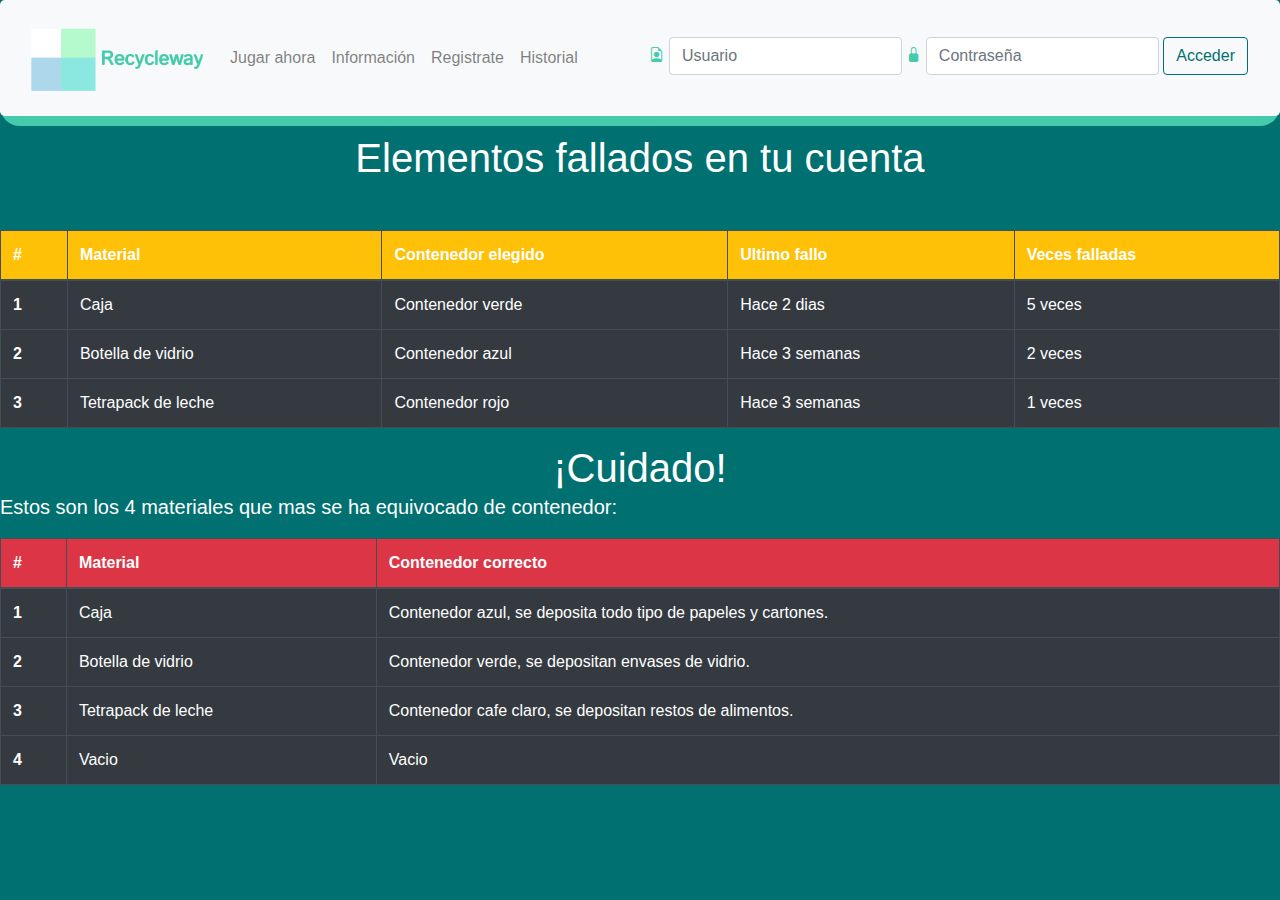
==== historial.html @ 12d25e60 "Agregado pagina y boton historial" ====
<!DOCTYPE html>
<html lang="en">
<head>
    <meta charset="UTF-8">
    <meta http-equiv="X-UA-Compatible" content="IE=edge">
    <meta name="viewport" content="width=device-width, initial-scale=1.0">
    <link Type="text/css" rel="stylesheet" href="css/bootstrap.min.css">
    <link Type="text/css" rel="stylesheet" href="css/estilos.css">
    <link rel="stylesheet" href="https://cdn.jsdelivr.net/npm/bootstrap-icons@1.5.0/font/bootstrap-icons.css">

    <title>Recycleway - Usuario </title>
</head>
<body>
    <header class="header pb-md-0 borde-header mb-2">
        <nav class="navbar navbar-expand-md navbar-light bg-light rounded-lg">
            <a class="navbar-brand" href="index.html" name="inicio"><img class="logo" src="./img/logobeta1.png" alt="logo de la pagina"></a>
            <button class="navbar-toggler" type="button" data-toggle="collapse" data-target="#navbarCollapse" aria-controls="navbarCollapse" aria-expanded="true" aria-label="Toggle navigation">
            <span class="navbar-toggler-icon"></span>
            </button>
            <div class="navbar-collapse collapse show" id="navbarCollapse">
                <ul class="navbar-nav mr-auto">
                        <li class="nav-item">
                          <a class="nav-link" href="juego.html">Jugar ahora<span class="sr-only">(current)</span></a>
                        </li>
                        <li class="nav-item">
                          <a class="nav-link" href="informacion.html">
                          Información</a>
                        </li>
                        <li class="nav-item">
                          <a class="nav-link" href="registrar.html">Registrate</a>
                        </li>
                        <li class="nav-item">
                          <a class="nav-link" href="historial.html">Historial</a>
                        </li>
                   </ul>
              </div>
              <div class="form-login">
                <form class="form-inline my-1 mr-md-2 mt-sm-0">
                    <div class="row">
                      <div class="col">
                              <i class="bi bi-file-earmark-person icono"></i>
                              <input type="text" class="form-control my-1 w-md-25 w-sm-50" placeholder="Usuario">
                              <i class="bi bi-lock-fill icono"></i>
                              <input type="password" class="form-control my-1 w-md-25 w-sm-50" placeholder="Contraseña">
                                  <button class="btn btn-outline-success my-1 mr-sm-2" type="submit">Acceder</button>
                        </div>
                  </div>
                </form>
              </div>      
            </div>
        </nav>
      </header>

      <h1 id="tituloInformacion" class="text-center">Elementos fallados en tu cuenta</h1>
      <br><br>

      <table class="table table-dark table-bordered">
        <thead>
          <tr class="bg-warning">
            <th scope="col">#</th>
            <th scope="col">Material</th>
            <th scope="col">Contenedor elegido</th>
            <th scope="col">Ultimo fallo</th>
            <th scope="col">Veces falladas</th>
          </tr>
        </thead>
        <tbody>
          <tr>
            <th scope="row">1</th>
            <td>Caja</td>
            <td>Contenedor verde</td>
            <td>Hace 2 dias</td>
            <td>5 veces</td>
          </tr>
          <tr>
            <th scope="row">2</th>
            <td>Botella de vidrio</td>
            <td>Contenedor azul</td>
            <td>Hace 3 semanas</td>
            <td>2 veces</td>
          </tr>
          <tr>
            <th scope="row">3</th>
            <td>Tetrapack de leche</td>
            <td>Contenedor rojo</td>
            <td>Hace 3 semanas</td>
            <td>1 veces</td>
          </tr>
        </tbody>
      </table>

      <h1 id="tituloInformacion" class="text-center"> ¡Cuidado! </h1>
      <p class= "lead" ><strong style="color:white"> Estos son los 4 materiales que mas se ha equivocado de contenedor: </strong></p>

      <table class="table table-dark table-bordered">
        <thead>
          <tr class="bg-danger">
            <th scope="col">#</th>
            <th scope="col">Material</th>
            <th scope="col">Contenedor correcto</th>
          </tr>
        </thead>
        <tbody>
          <tr class=>
            <th scope="row">1</th>
            <td>Caja</td>
            <td>Contenedor azul, se deposita todo tipo de papeles y cartones.</td>
          </tr>
          <tr>
            <th scope="row">2</th>
            <td>Botella de vidrio</td>
            <td>Contenedor verde, se depositan envases de vidrio.</td>
          </tr>
          <tr>
            <th scope="row">3</th>
            <td>Tetrapack de leche</td>
            <td>Contenedor cafe claro, se depositan restos de alimentos.</td>
          </tr>
          <tr>
            <th scope="row">4</th>
            <td>Vacio</td>
            <td>Vacio</td>

          </tr>
        </tbody>
      </table>

      <script src="js/jquery-3.3.1.min.js"></script>
      <script src="js/popper.min.js"></script>
      <script src="js/bootstrap.min.js"></script>

</body>
</html>
---- css/estilos.css ----
.bg-primary {
  background-color: #007070 !important; }

.text-primary {
  color: white !important; }

.btn-primary {
  background-color: #44cbab !important;
  border-color: #25846e !important; }

.btn-outline-success {
  color: #007070;
  border-color: #007070; }

.btn-outline-success:hover {
  color: white;
  background-color: #44cbab;
  border-color: #44cbab; }

.nav-link:hover {
  background-color: #44cbab;
  border-bottom: 4px;
  border-bottom-color: #007070;
  border-bottom-style: solid;
  color: #007070 !important;
  font-weight: bold; }

.nav-item {
  width: -webkit-max-content;
  width: -moz-max-content;
  width: max-content; }

.card-title {
  font-size: xx-large;
  text-align: center;
  border-bottom: 4px solid #007070; }

.card-body {
  border-top: dotted 6px #243238; }

.card-body:hover {
  background: #eafdfd;
  opacity: 0.8; }

.card-text {
  text-align: justify;
  font-size: medium; }

.logo {
  height: 90px;
  width: 190px; }

.card {
  background-color: #44cbab;
  border: 4px solid  #243238; }

.main {
  background-color: #007070; }

.carousel-item {
  background-color: #eafdfd;
  opacity: 0.9; }

.item {
  margin: 50px 0;
  color: #44cbab;
  font-size: 50px; }

.ejemplos {
  background-color: #44cbab;
  padding: 30px 20px;
  margin: 20px 0;
  border-radius: 20px;
  color: white; }

.formulario {
  background-color: #eafdfd; }

.main2 {
  background-color: #007070; }

.juego {
  background-color: #44cbab; }

body {
  background-color: #007070; }

.borde-header {
  border-bottom: 10px solid #44cbab;
  border-radius: 20px; }

a {
  color: #44cbab; }

.borde-footer {
  border-top: 10px solid #44cbab;
  border-left: 10px solid #44cbab;
  border-right: 10px solid #44cbab;
  border-radius: 20px !important;
  width: 100%; }

.icono {
  color: #44cbab;
  font-size: 15px; }



#tituloInformacion{
  color: white;
  margin: auto 30px;
}

/*# sourceMappingURL=estilos.css.map */
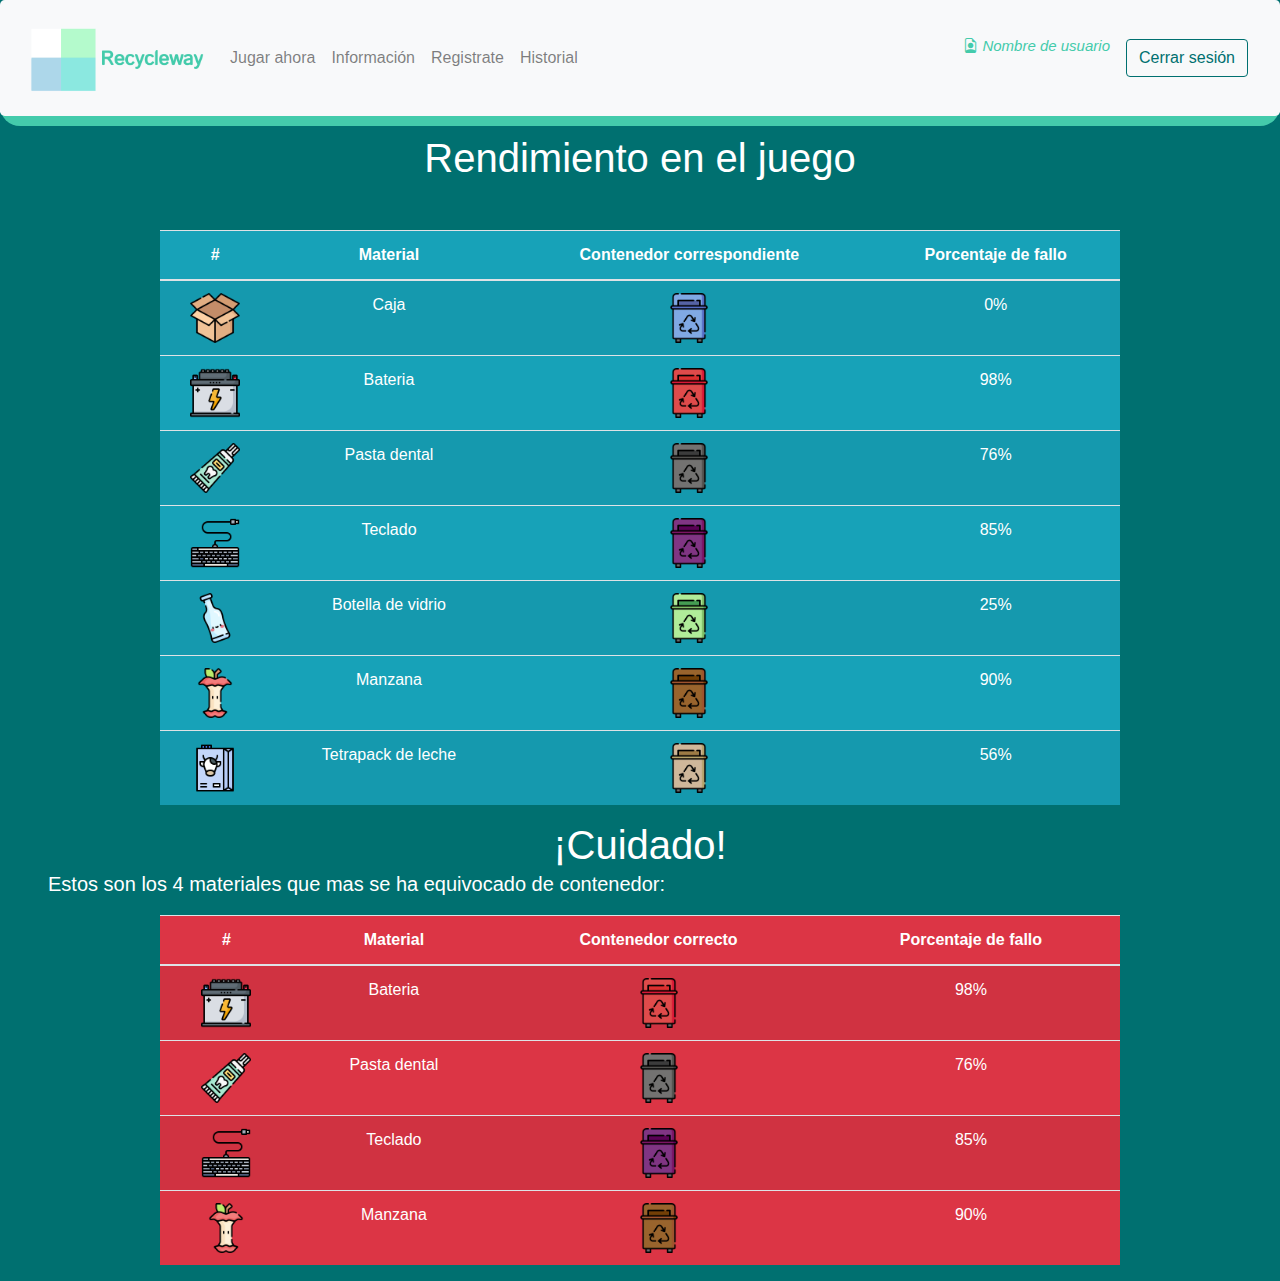
==== commit 1af459df: "edicion historial.html" ====
--- a/historial.html
+++ b/historial.html
@@ -7,6 +7,7 @@
     <link Type="text/css" rel="stylesheet" href="css/bootstrap.min.css">
     <link Type="text/css" rel="stylesheet" href="css/estilos.css">
     <link rel="stylesheet" href="https://cdn.jsdelivr.net/npm/bootstrap-icons@1.5.0/font/bootstrap-icons.css">
+    <link rel="icon" href="favicon.ico">
 
     <title>Recycleway - Usuario </title>
 </head>
@@ -34,94 +35,120 @@
                         </li>
                    </ul>
               </div>
-              <div class="form-login">
-                <form class="form-inline my-1 mr-md-2 mt-sm-0">
-                    <div class="row">
-                      <div class="col">
-                              <i class="bi bi-file-earmark-person icono"></i>
-                              <input type="text" class="form-control my-1 w-md-25 w-sm-50" placeholder="Usuario">
-                              <i class="bi bi-lock-fill icono"></i>
-                              <input type="password" class="form-control my-1 w-md-25 w-sm-50" placeholder="Contraseña">
-                                  <button class="btn btn-outline-success my-1 mr-sm-2" type="submit">Acceder</button>
-                        </div>
-                  </div>
-                </form>
+              <div class="d-flex justify-content-between">
+                  <i class="bi bi-file-earmark-person icono"> Nombre de usuario</i>
+                  <button class="btn btn-outline-success my-1 mx-3">Cerrar sesión</button>
+
               </div>      
             </div>
         </nav>
       </header>
 
-      <h1 id="tituloInformacion" class="text-center">Elementos fallados en tu cuenta</h1>
+      <h1 id="tituloInformacion" class="text-center">Rendimiento en el juego</h1>
       <br><br>
 
-      <table class="table table-dark table-bordered">
+      <table class="table table-striped bg-info text-white text-center w-75 mx-auto">
         <thead>
-          <tr class="bg-warning">
+          <tr>
             <th scope="col">#</th>
             <th scope="col">Material</th>
-            <th scope="col">Contenedor elegido</th>
-            <th scope="col">Ultimo fallo</th>
-            <th scope="col">Veces falladas</th>
+            <th scope="col">Contenedor correspondiente</th>
+            <th scope="col">Porcentaje de fallo</th>
           </tr>
         </thead>
         <tbody>
           <tr>
-            <th scope="row">1</th>
+            <th scope="row"><img src="./img/caja.png" width="50" alt="caja"></th>
             <td>Caja</td>
-            <td>Contenedor verde</td>
-            <td>Hace 2 dias</td>
-            <td>5 veces</td>
+            <td scope="row"><img src="./img/contenedor azul.png" width="50" alt="contenedor azul"></td>
+            <td>0%</td>
+          </tr>
+
+          <tr>
+            <th scope="row"><img src="./img/bateria.png" width="50" alt="bateria"></th>
+            <td>Bateria</td>
+            <td scope="row"><img src="./img/contenedor rojo.png" width="50" alt="contenedor rojo"></td>
+            <td>98%</td>
+
           </tr>
           <tr>
-            <th scope="row">2</th>
-            <td>Botella de vidrio</td>
-            <td>Contenedor azul</td>
-            <td>Hace 3 semanas</td>
-            <td>2 veces</td>
+            <th scope="row"><img src="./img/pasta dental.png" width="50" alt="pasta dental"></th>
+            <td>Pasta dental</td>
+            <td scope="row"><img src="./img/contenedor gris oscuro.png" width="50" alt="contenedor gris oscuro"></td>
+            <td>76%</td>
+
           </tr>
           <tr>
-            <th scope="row">3</th>
+            <th scope="row"><img src="./img/teclado.png" width="50" alt="teclado"></th>
+            <td>Teclado</td>
+            <td scope="row"><img src="./img/contenedor purpura.png" width="50" alt="contenedor purpura"></td>
+            <td>85%</td>
+
+          </tr>
+
+
+          <tr>
+            <th scope="row"><img src="./img/botella de vidrio.png" width="50" alt="botella vidrio"></th>
+            <td>Botella de vidrio</td>
+            <td scope="row"><img src="./img/contenedor verde.png" width="50" alt="contenedor verde"></td>
+            <td>25%</td>
+          </tr>
+
+          <tr>
+            <th scope="row"><img src="./img/manzana.png" width="50" alt="manzana"></th>
+            <td>Manzana</td>
+            <td scope="row"><img src="./img/contenedor cafe.png" width="50" alt="contenedor cafe"></td>
+            <td>90%</td>
+          </tr>
+          <tr>
+            <th scope="row"><img src="./img/tetrapack leche.png" width="50" alt="tetrapack leche"></th>
             <td>Tetrapack de leche</td>
-            <td>Contenedor rojo</td>
-            <td>Hace 3 semanas</td>
-            <td>1 veces</td>
+            <td scope="row"><img src="./img/contenedor cafe claro.png" width="50" alt="contenedor cafe claro"></td>
+            <td>56%</td>
           </tr>
         </tbody>
       </table>
 
       <h1 id="tituloInformacion" class="text-center"> ¡Cuidado! </h1>
-      <p class= "lead" ><strong style="color:white"> Estos son los 4 materiales que mas se ha equivocado de contenedor: </strong></p>
-
-      <table class="table table-dark table-bordered">
+      <table class="table table-striped w-75 mx-auto bg-danger text-white text-center">
+         <p class= "lead mx-5" ><strong style="color:white"> Estos son los 4 materiales que mas se ha equivocado de contenedor: </strong></p>
         <thead>
-          <tr class="bg-danger">
+          <tr>
             <th scope="col">#</th>
             <th scope="col">Material</th>
             <th scope="col">Contenedor correcto</th>
+            <th scope="col">Porcentaje de fallo</th>
           </tr>
         </thead>
         <tbody>
-          <tr class=>
-            <th scope="row">1</th>
-            <td>Caja</td>
-            <td>Contenedor azul, se deposita todo tipo de papeles y cartones.</td>
+          <tr>
+            <th scope="row"><img src="./img/bateria.png" width="50" alt="bateria"></th>
+            <td>Bateria</td>
+            <td scope="row"><img src="./img/contenedor rojo.png" width="50" alt="contenedor rojo"></td>
+            <td>98%</td>
+
           </tr>
           <tr>
-            <th scope="row">2</th>
-            <td>Botella de vidrio</td>
-            <td>Contenedor verde, se depositan envases de vidrio.</td>
+            <th scope="row"><img src="./img/pasta dental.png" width="50" alt="pasta dental"></th>
+            <td>Pasta dental</td>
+            <td scope="row"><img src="./img/contenedor gris oscuro.png" width="50" alt="contenedor gris oscuro"></td>
+            <td>76%</td>
+
           </tr>
           <tr>
-            <th scope="row">3</th>
-            <td>Tetrapack de leche</td>
-            <td>Contenedor cafe claro, se depositan restos de alimentos.</td>
+            <th scope="row"><img src="./img/teclado.png" width="50" alt="teclado"></th>
+            <td>Teclado</td>
+            <td scope="row"><img src="./img/contenedor purpura.png" width="50" alt="contenedor purpura"></td>
+            <td>85%</td>
+
           </tr>
           <tr>
-            <th scope="row">4</th>
-            <td>Vacio</td>
-            <td>Vacio</td>
+            <th scope="row"><img src="./img/manzana.png" width="50" alt="manzana"></th>
+            <td>Manzana</td>
+            <td scope="row"><img src="./img/contenedor cafe.png" width="50" alt="contenedor cafe"></td>
+            <td>90%</td>
+          </tr>
 
-          </tr>
         </tbody>
       </table>
 
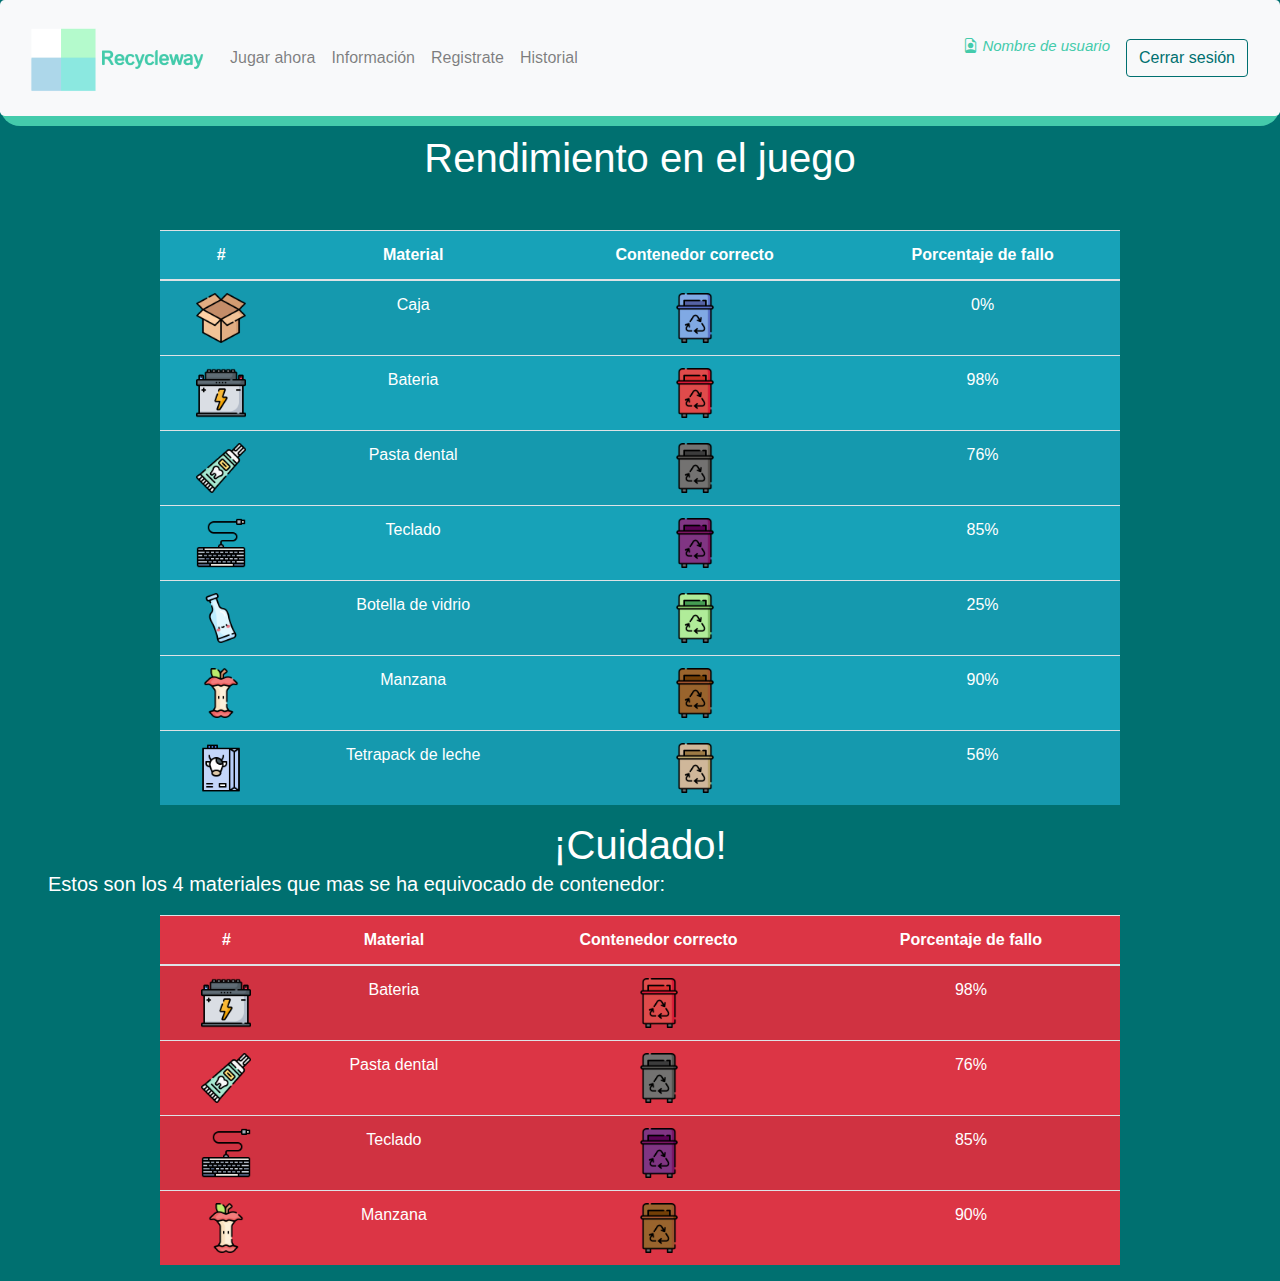
==== commit 188d24f3: "ajuste tabla1" ====
--- a/historial.html
+++ b/historial.html
@@ -52,7 +52,7 @@
           <tr>
             <th scope="col">#</th>
             <th scope="col">Material</th>
-            <th scope="col">Contenedor correspondiente</th>
+            <th scope="col">Contenedor correcto</th>
             <th scope="col">Porcentaje de fallo</th>
           </tr>
         </thead>
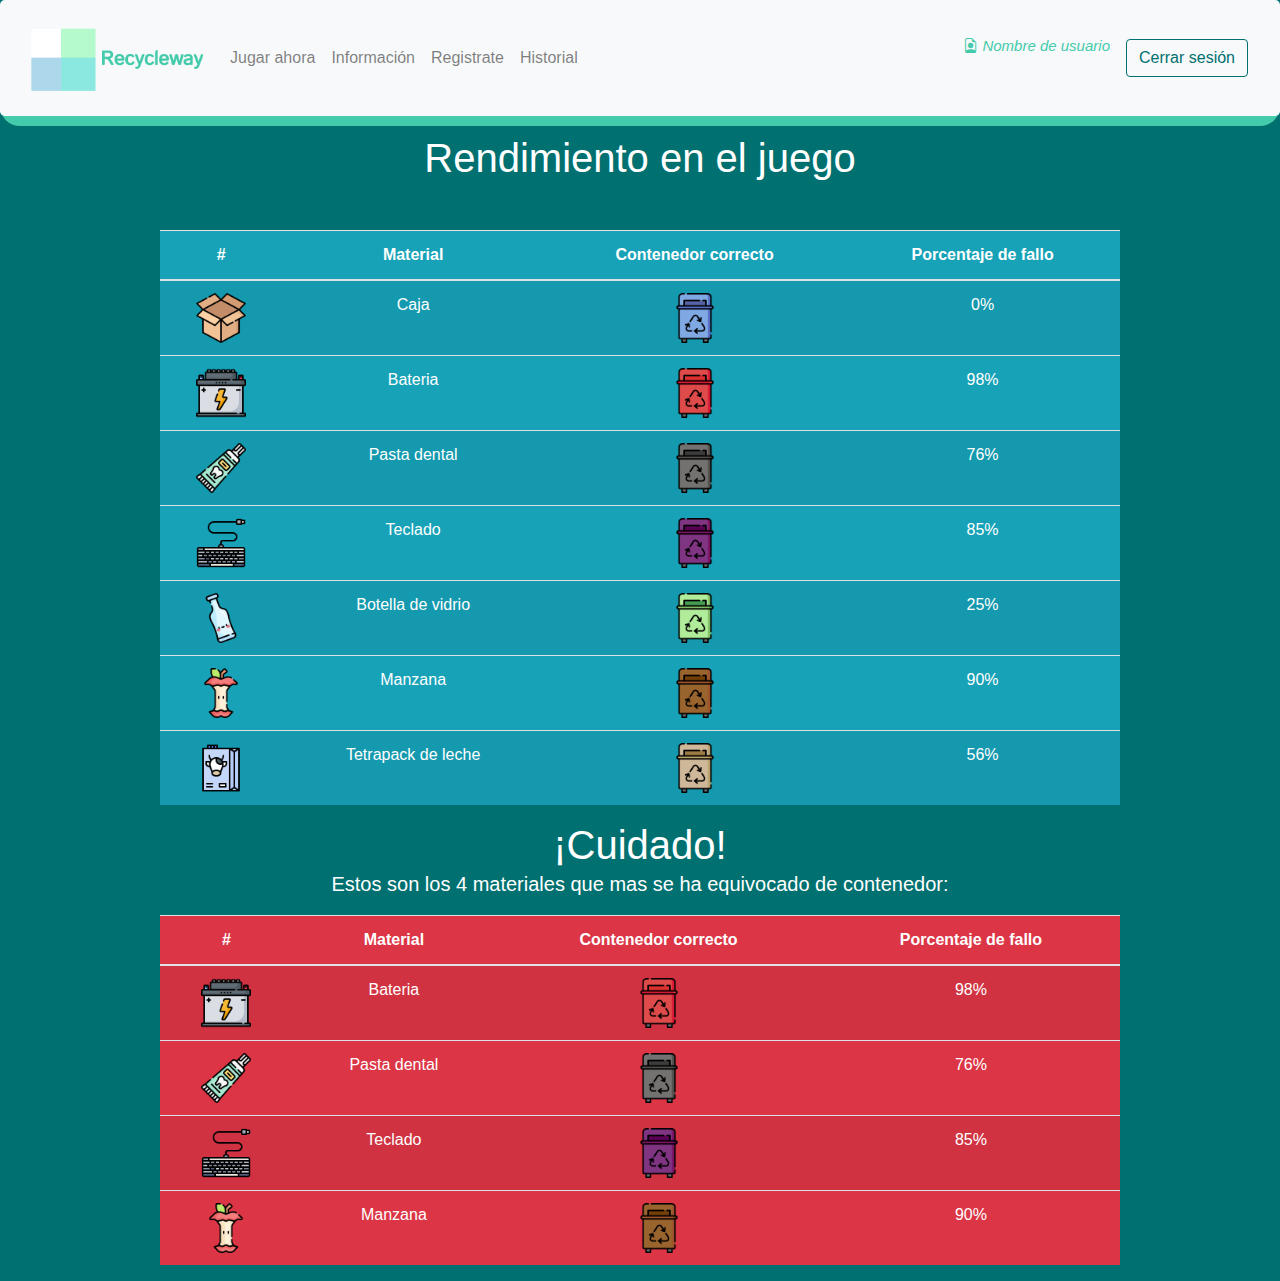
==== commit 4eb8a93e: "Documentacion y identacion de las paginas html (excepto la pagina de juego)" ====
--- a/historial.html
+++ b/historial.html
@@ -1,160 +1,170 @@
 <!DOCTYPE html>
 <html lang="en">
-<head>
-    <meta charset="UTF-8">
-    <meta http-equiv="X-UA-Compatible" content="IE=edge">
-    <meta name="viewport" content="width=device-width, initial-scale=1.0">
-    <link Type="text/css" rel="stylesheet" href="css/bootstrap.min.css">
-    <link Type="text/css" rel="stylesheet" href="css/estilos.css">
+  <head>
+    <meta charset="utf-8">
+    <meta name="viewport" content="width=device-width, initial-scale=1, shrink-to-fit=no">
+    <!-- Estilos, css, bootstrap -->
+    <link Type="text/css" rel="stylesheet" href="./css/bootstrap.min.css">
+    <link Type="text/css" rel="stylesheet" href="./css/estilos.css">
     <link rel="stylesheet" href="https://cdn.jsdelivr.net/npm/bootstrap-icons@1.5.0/font/bootstrap-icons.css">
     <link rel="icon" href="favicon.ico">
+    <!-- Titulo de la pagina -->
+    <title>Recycleway - Usuario</title>
+  </head>
+  <body>
+    <!-- Parte del Header, este contendra la barra de navegacion, al clickear el logo se devolvera a la pagina principal
+    Tendra 4 links de navegacion, "Jugar ahora", "Informacion", "Registrarse" y "Historial" donde se muestra si se inicio sesion
+    Tambien una seccion para que el usuario pueda ingresar a su cuenta -->
+    <header class="header pb-md-0 borde-header mb-2">
+      <nav class="navbar navbar-expand-md navbar-light bg-light rounded-lg">
+        <!-- Logo de la pagina -->
+        <a class="navbar-brand" href="index.html" name="inicio"><img class="logo" src="./img/logobeta1.png" alt="logo de la pagina"></a>
+        <!-- Opcion que entrega otra barra de navegacion cuando si tenga una distancia de pantalla menor a la pagina -->
+        <button class="navbar-toggler" type="button" data-toggle="collapse" data-target="#navbarCollapse" aria-controls="navbarCollapse" aria-expanded="true" aria-label="Toggle navigation">
+          <span class="navbar-toggler-icon"></span>
+        </button>
+        <!-- Contenido del div, donde involucra los links de navegacion -->
+        <div class="navbar-collapse collapse show" id="navbarCollapse">
+          <!-- Lista no ordenada que contiene los links -->
+          <ul class="navbar-nav mr-auto">
+            <li class="nav-item">
+              <a class="nav-link" href="juego.html">Jugar ahora<span class="sr-only">(current)</span></a>
+            </li>
+            <li class="nav-item">
+              <a class="nav-link" href="informacion.html">Información</a>
+            </li>
+            <li class="nav-item">
+              <a class="nav-link" href="registrar.html">Registrate</a>
+            </li>
+            <li class="nav-item">
+              <a class="nav-link" href="historial.html">Historial</a>
+            </li>
+          </ul>
+        </div>
+        <!-- Sesion inciada de ejemplo -->
+        <div class="d-flex justify-content-between">
+          <i class="bi bi-file-earmark-person icono"> Nombre de usuario</i>
+          <button class="btn btn-outline-success my-1 mx-3">Cerrar sesión</button>
+        </div>      
+      </nav>
+    </header>
 
-    <title>Recycleway - Usuario </title>
-</head>
-<body>
-    <header class="header pb-md-0 borde-header mb-2">
-        <nav class="navbar navbar-expand-md navbar-light bg-light rounded-lg">
-            <a class="navbar-brand" href="index.html" name="inicio"><img class="logo" src="./img/logobeta1.png" alt="logo de la pagina"></a>
-            <button class="navbar-toggler" type="button" data-toggle="collapse" data-target="#navbarCollapse" aria-controls="navbarCollapse" aria-expanded="true" aria-label="Toggle navigation">
-            <span class="navbar-toggler-icon"></span>
-            </button>
-            <div class="navbar-collapse collapse show" id="navbarCollapse">
-                <ul class="navbar-nav mr-auto">
-                        <li class="nav-item">
-                          <a class="nav-link" href="juego.html">Jugar ahora<span class="sr-only">(current)</span></a>
-                        </li>
-                        <li class="nav-item">
-                          <a class="nav-link" href="informacion.html">
-                          Información</a>
-                        </li>
-                        <li class="nav-item">
-                          <a class="nav-link" href="registrar.html">Registrate</a>
-                        </li>
-                        <li class="nav-item">
-                          <a class="nav-link" href="historial.html">Historial</a>
-                        </li>
-                   </ul>
-              </div>
-              <div class="d-flex justify-content-between">
-                  <i class="bi bi-file-earmark-person icono"> Nombre de usuario</i>
-                  <button class="btn btn-outline-success my-1 mx-3">Cerrar sesión</button>
+    <!-- h1 para el cuerpo de la pagina de historial -->
+    <h1 id="tituloInformacion" class="text-center">Rendimiento en el juego</h1>
+    <br><br>
+    <!-- Tabla del usuario donde diga los materiales que ha fallado el usuario recientemente -->
+    <table class="table table-striped bg-info text-white text-center w-75 mx-auto">
+      <thead>
+        <tr>
+          <th scope="col">#</th>
+          <th scope="col">Material</th>
+          <th scope="col">Contenedor correcto</th>
+          <th scope="col">Porcentaje de fallo</th>
+        </tr>
+      </thead>
 
-              </div>      
-            </div>
-        </nav>
-      </header>
+      <tbody>
+        <tr>
+          <th scope="row"><img src="./img/caja.png" width="50" alt="caja"></th>
+          <td>Caja</td>
+          <td scope="row"><img src="./img/contenedor azul.png" width="50" alt="contenedor azul"></td>
+          <td>0%</td>
+        </tr>
 
-      <h1 id="tituloInformacion" class="text-center">Rendimiento en el juego</h1>
-      <br><br>
+        <tr>
+          <th scope="row"><img src="./img/bateria.png" width="50" alt="bateria"></th>
+          <td>Bateria</td>
+          <td scope="row"><img src="./img/contenedor rojo.png" width="50" alt="contenedor rojo"></td>
+          <td>98%</td>
+        </tr>
 
-      <table class="table table-striped bg-info text-white text-center w-75 mx-auto">
-        <thead>
-          <tr>
-            <th scope="col">#</th>
-            <th scope="col">Material</th>
-            <th scope="col">Contenedor correcto</th>
-            <th scope="col">Porcentaje de fallo</th>
-          </tr>
-        </thead>
-        <tbody>
-          <tr>
-            <th scope="row"><img src="./img/caja.png" width="50" alt="caja"></th>
-            <td>Caja</td>
-            <td scope="row"><img src="./img/contenedor azul.png" width="50" alt="contenedor azul"></td>
-            <td>0%</td>
+        <tr>
+          <th scope="row"><img src="./img/pasta dental.png" width="50" alt="pasta dental"></th>
+          <td>Pasta dental</td>
+          <td scope="row"><img src="./img/contenedor gris oscuro.png" width="50" alt="contenedor gris oscuro"></td>
+          <td>76%</td>
+        </tr>
+
+        <tr>
+          <th scope="row"><img src="./img/teclado.png" width="50" alt="teclado"></th>
+          <td>Teclado</td>
+          <td scope="row"><img src="./img/contenedor purpura.png" width="50" alt="contenedor purpura"></td>
+          <td>85%</td>
+        </tr>
+
+        <tr>
+          <th scope="row"><img src="./img/botella de vidrio.png" width="50" alt="botella vidrio"></th>
+          <td>Botella de vidrio</td>
+          <td scope="row"><img src="./img/contenedor verde.png" width="50" alt="contenedor verde"></td>
+          <td>25%</td>
+        </tr>
+
+        <tr>
+          <th scope="row"><img src="./img/manzana.png" width="50" alt="manzana"></th>
+          <td>Manzana</td>
+          <td scope="row"><img src="./img/contenedor cafe.png" width="50" alt="contenedor cafe"></td>
+          <td>90%</td>
+        </tr>
+
+        <tr>
+          <th scope="row"><img src="./img/tetrapack leche.png" width="50" alt="tetrapack leche"></th>
+          <td>Tetrapack de leche</td>
+          <td scope="row"><img src="./img/contenedor cafe claro.png" width="50" alt="contenedor cafe claro"></td>
+          <td>56%</td>
+        </tr>
+      </tbody>
+
+    </table>
+    <!-- h1 para la tabla del usuario n°2 -->
+    <h1 id="tituloInformacion" class="text-center"> ¡Cuidado! </h1>
+    <!-- Tabla del usuario donde diga los materiales que mas ha fallado el usuario -->
+    <table class="table table-striped w-75 mx-auto bg-danger text-white text-center">
+      <p class= "lead mx-5 text-center" ><strong style="color:white"> Estos son los 4 materiales que mas se ha equivocado de contenedor: </strong></p>
+      <thead>
+        <tr>
+          <th scope="col">#</th>
+          <th scope="col">Material</th>
+          <th scope="col">Contenedor correcto</th>
+          <th scope="col">Porcentaje de fallo</th>
+        </tr>
+      </thead>
+
+      <tbody>
+        <tr>
+          <th scope="row"><img src="./img/bateria.png" width="50" alt="bateria"></th>
+          <td>Bateria</td>
+          <td scope="row"><img src="./img/contenedor rojo.png" width="50" alt="contenedor rojo"></td>
+          <td>98%</td>
+        </tr>
+
+        <tr>
+          <th scope="row"><img src="./img/pasta dental.png" width="50" alt="pasta dental"></th>
+          <td>Pasta dental</td>
+          <td scope="row"><img src="./img/contenedor gris oscuro.png" width="50" alt="contenedor gris oscuro"></td>
+          <td>76%</td>
           </tr>
 
-          <tr>
-            <th scope="row"><img src="./img/bateria.png" width="50" alt="bateria"></th>
-            <td>Bateria</td>
-            <td scope="row"><img src="./img/contenedor rojo.png" width="50" alt="contenedor rojo"></td>
-            <td>98%</td>
+        <tr>
+          <th scope="row"><img src="./img/teclado.png" width="50" alt="teclado"></th>
+          <td>Teclado</td>
+          <td scope="row"><img src="./img/contenedor purpura.png" width="50" alt="contenedor purpura"></td>
+          <td>85%</td>
+        </tr>
 
-          </tr>
-          <tr>
-            <th scope="row"><img src="./img/pasta dental.png" width="50" alt="pasta dental"></th>
-            <td>Pasta dental</td>
-            <td scope="row"><img src="./img/contenedor gris oscuro.png" width="50" alt="contenedor gris oscuro"></td>
-            <td>76%</td>
+        <tr>
+          <th scope="row"><img src="./img/manzana.png" width="50" alt="manzana"></th>
+          <td>Manzana</td>
+          <td scope="row"><img src="./img/contenedor cafe.png" width="50" alt="contenedor cafe"></td>
+          <td>90%</td>
+        </tr>
 
-          </tr>
-          <tr>
-            <th scope="row"><img src="./img/teclado.png" width="50" alt="teclado"></th>
-            <td>Teclado</td>
-            <td scope="row"><img src="./img/contenedor purpura.png" width="50" alt="contenedor purpura"></td>
-            <td>85%</td>
+        </tbody>
 
-          </tr>
-
-
-          <tr>
-            <th scope="row"><img src="./img/botella de vidrio.png" width="50" alt="botella vidrio"></th>
-            <td>Botella de vidrio</td>
-            <td scope="row"><img src="./img/contenedor verde.png" width="50" alt="contenedor verde"></td>
-            <td>25%</td>
-          </tr>
-
-          <tr>
-            <th scope="row"><img src="./img/manzana.png" width="50" alt="manzana"></th>
-            <td>Manzana</td>
-            <td scope="row"><img src="./img/contenedor cafe.png" width="50" alt="contenedor cafe"></td>
-            <td>90%</td>
-          </tr>
-          <tr>
-            <th scope="row"><img src="./img/tetrapack leche.png" width="50" alt="tetrapack leche"></th>
-            <td>Tetrapack de leche</td>
-            <td scope="row"><img src="./img/contenedor cafe claro.png" width="50" alt="contenedor cafe claro"></td>
-            <td>56%</td>
-          </tr>
-        </tbody>
       </table>
 
-      <h1 id="tituloInformacion" class="text-center"> ¡Cuidado! </h1>
-      <table class="table table-striped w-75 mx-auto bg-danger text-white text-center">
-         <p class= "lead mx-5" ><strong style="color:white"> Estos son los 4 materiales que mas se ha equivocado de contenedor: </strong></p>
-        <thead>
-          <tr>
-            <th scope="col">#</th>
-            <th scope="col">Material</th>
-            <th scope="col">Contenedor correcto</th>
-            <th scope="col">Porcentaje de fallo</th>
-          </tr>
-        </thead>
-        <tbody>
-          <tr>
-            <th scope="row"><img src="./img/bateria.png" width="50" alt="bateria"></th>
-            <td>Bateria</td>
-            <td scope="row"><img src="./img/contenedor rojo.png" width="50" alt="contenedor rojo"></td>
-            <td>98%</td>
-
-          </tr>
-          <tr>
-            <th scope="row"><img src="./img/pasta dental.png" width="50" alt="pasta dental"></th>
-            <td>Pasta dental</td>
-            <td scope="row"><img src="./img/contenedor gris oscuro.png" width="50" alt="contenedor gris oscuro"></td>
-            <td>76%</td>
-
-          </tr>
-          <tr>
-            <th scope="row"><img src="./img/teclado.png" width="50" alt="teclado"></th>
-            <td>Teclado</td>
-            <td scope="row"><img src="./img/contenedor purpura.png" width="50" alt="contenedor purpura"></td>
-            <td>85%</td>
-
-          </tr>
-          <tr>
-            <th scope="row"><img src="./img/manzana.png" width="50" alt="manzana"></th>
-            <td>Manzana</td>
-            <td scope="row"><img src="./img/contenedor cafe.png" width="50" alt="contenedor cafe"></td>
-            <td>90%</td>
-          </tr>
-
-        </tbody>
-      </table>
-
-      <script src="js/jquery-3.3.1.min.js"></script>
-      <script src="js/popper.min.js"></script>
-      <script src="js/bootstrap.min.js"></script>
-
-</body>
+    <!-- Scripts utilizados o que se van a utilizar a futuro-->
+    <script src="js/jquery-3.3.1.min.js"></script>
+    <script src="js/popper.min.js"></script>
+    <script src="js/bootstrap.min.js"></script>
+  </body>
 </html>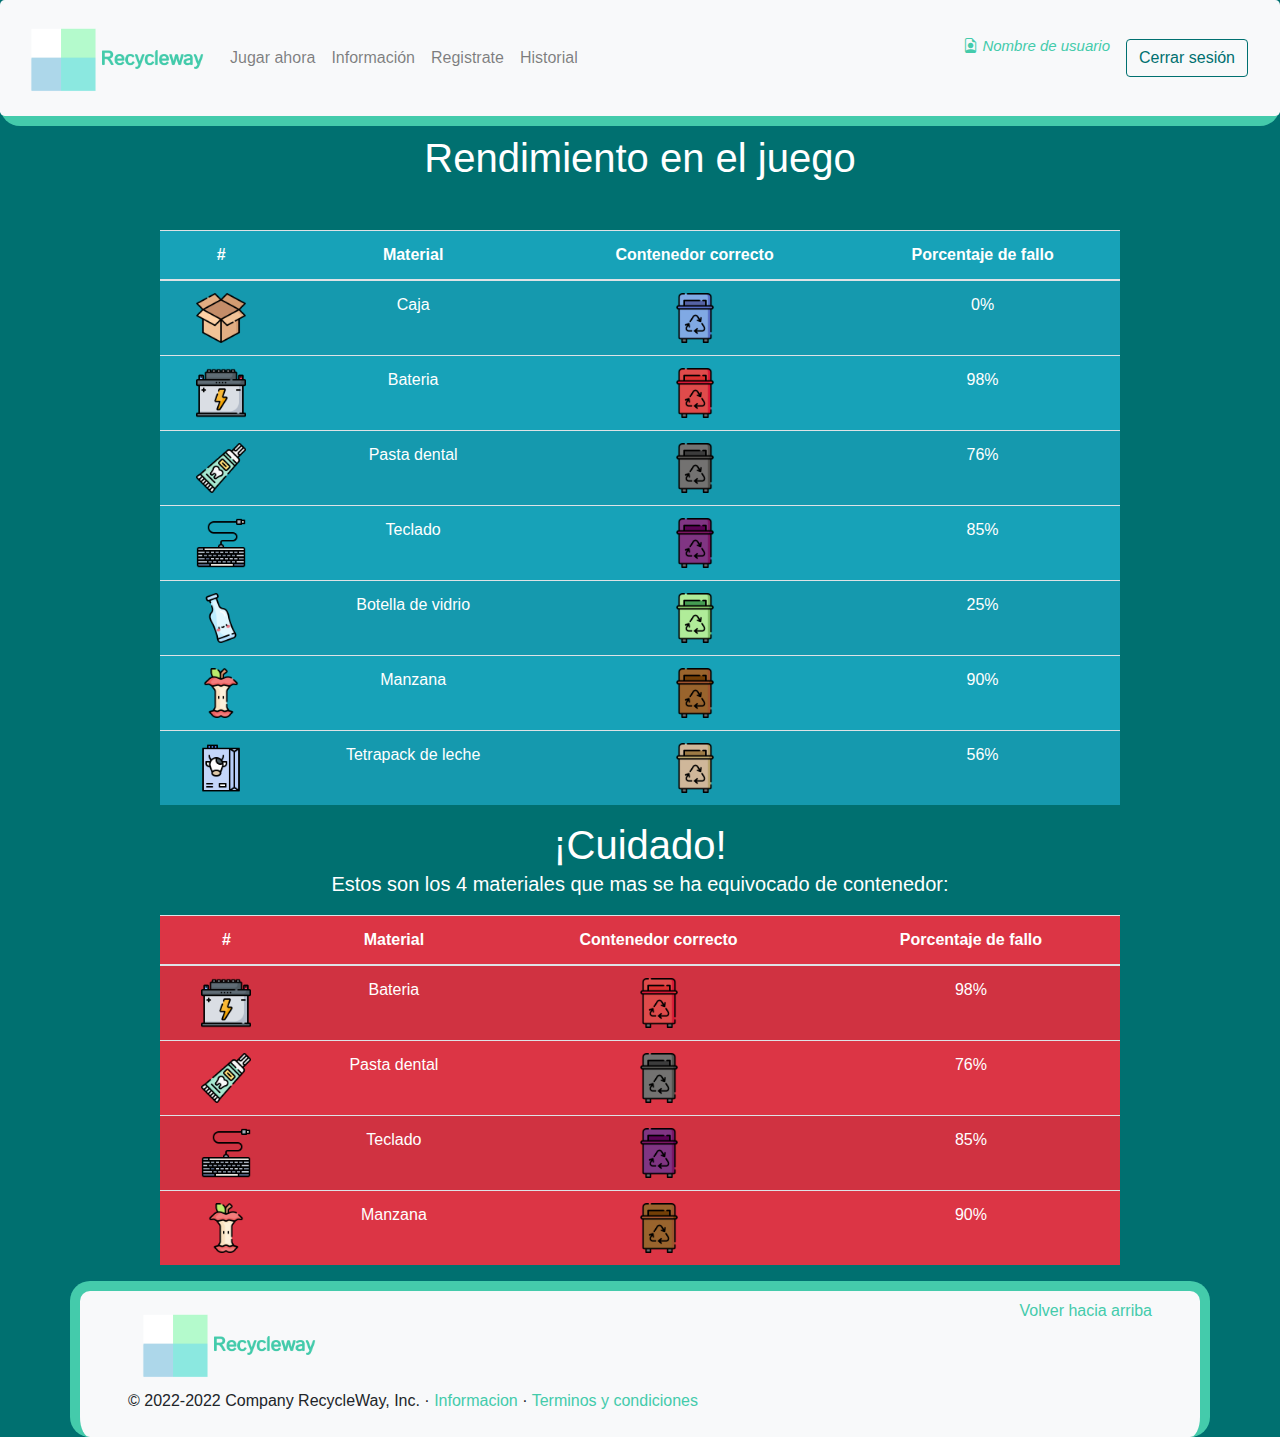
==== commit 0b0fa496: "agregado footer en historial.html" ====
--- a/historial.html
+++ b/historial.html
@@ -162,6 +162,13 @@
 
       </table>
 
+    <!-- Parte del footer, pie de la pagina que contiene links para ir hacia arriba y a la pagina mas informacion -->
+    <footer class="container bg-light rounded-lg py-2 px-5 borde-footer">
+      <img class="logo" src="./img/logobeta1.png" alt="logo de la pagina">
+      <p class="float-right"><a href="#inicio">Volver hacia arriba</a></p>
+      <p>© 2022-2022 Company RecycleWay, Inc. · <a href="#">Informacion</a> · <a href="#">Terminos y condiciones</a></p>
+    </footer>
+
     <!-- Scripts utilizados o que se van a utilizar a futuro-->
     <script src="js/jquery-3.3.1.min.js"></script>
     <script src="js/popper.min.js"></script>
